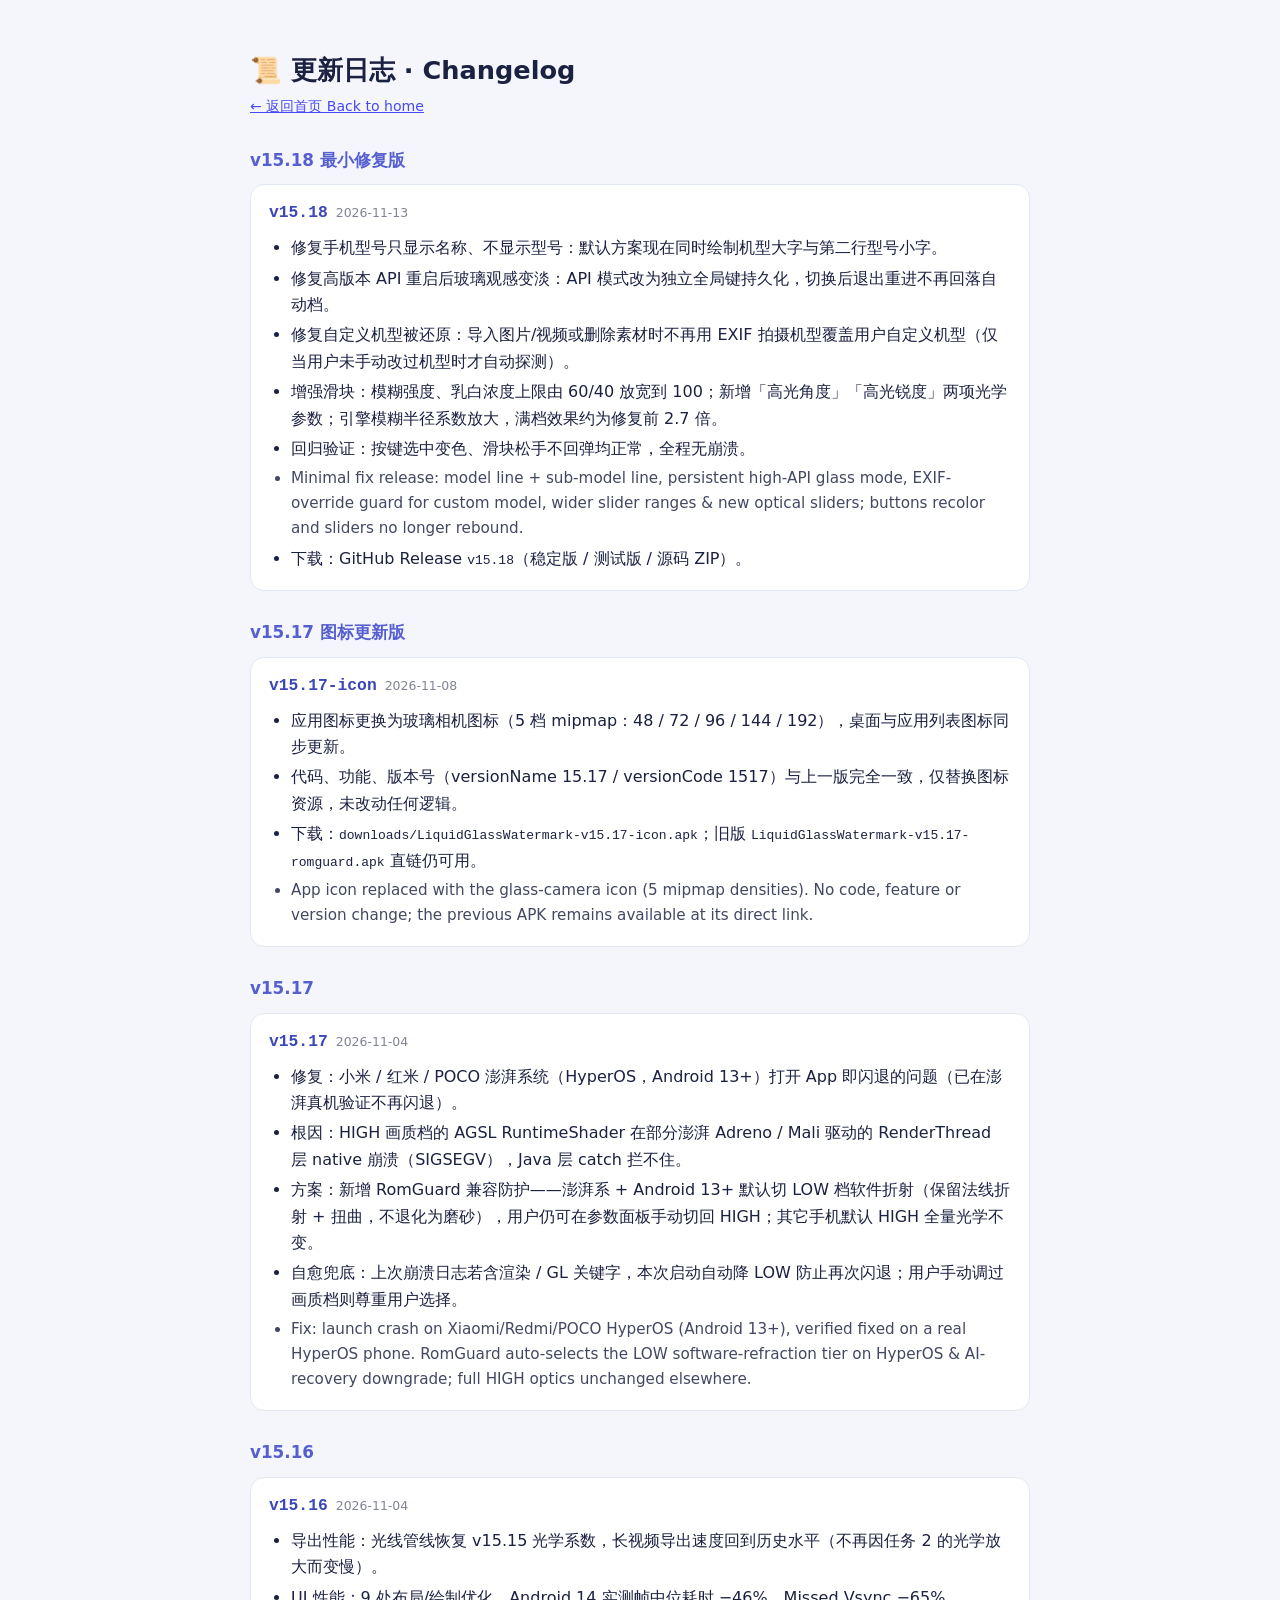
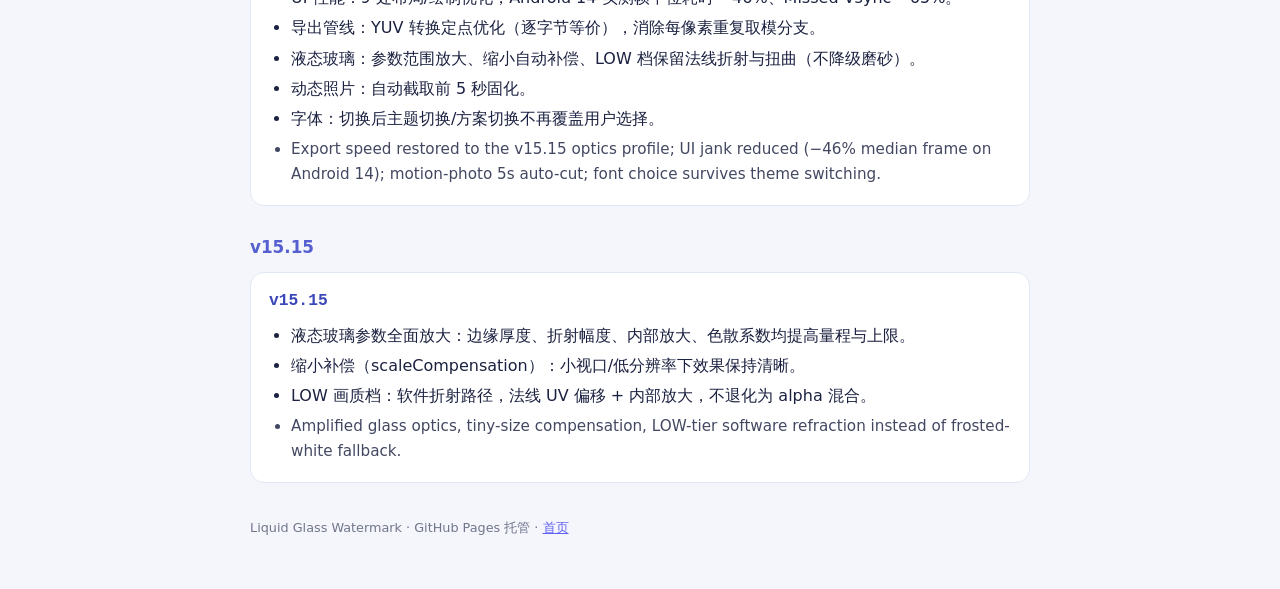
==== docs/changelog.html @ 4d2fdd08 "v15.18 minimal fix release - Model line now shows both device name and sub-model code. - High-API gl" ====
<!DOCTYPE html>
<html lang="zh-CN">
<head>
<meta charset="UTF-8" />
<meta name="viewport" content="width=device-width, initial-scale=1.0" />
<title>更新日志 · Changelog — Liquid Glass Watermark</title>
<meta name="robots" content="index, follow" />
<link rel="canonical" href="https://fool593.github.io/LiquidGlassWatermark/changelog.html" />
<style>
  :root { color-scheme: light dark; }
  body {
    font-family: system-ui, -apple-system, "Segoe UI", sans-serif;
    max-width: 780px; margin: 0 auto; padding: 32px 20px 56px;
    line-height: 1.65; background: #f4f6fc; color: #1b2140;
  }
  @media (prefers-color-scheme: dark) {
    body { background: #0b0f1e; color: #dfe4ff; }
    .entry { background: #161c33; border-color: rgba(140,160,255,.16); }
    .ver { color: #9db4ff; }
  }
  h1 { font-size: 1.6rem; margin-bottom: 4px; }
  .back { font-size: .88rem; opacity: .7; margin-bottom: 24px; display: block; }
  h2 { font-size: 1.05rem; margin: 28px 0 8px; color: #555fd0; }
  .entry { background: #fff; border: 1px solid #e2e7f5; border-radius: 14px; padding: 14px 18px; margin: 10px 0; }
  .ver { font-weight: 800; font-family: ui-monospace, Menlo, Consolas, monospace; color: #3b46b8; font-size: 1.02rem; }
  .date { font-size: .78rem; opacity: .55; margin-left: 8px; }
  ul { margin: 8px 0 2px; padding-left: 22px; }
  li { margin: 4px 0; }
  .en { opacity: .82; font-size: .95em; }
  footer { margin-top: 34px; font-size: .8rem; opacity: .6; }
</style>
</head>
<body>
<h1>📜 更新日志 · Changelog</h1>
<a class="back" href="./">← 返回首页 Back to home</a>

<h2>v15.18 最小修复版</h2>
<div class="entry">
  <span class="ver">v15.18</span><span class="date">2026-11-13</span>
  <ul>
    <li>修复手机型号只显示名称、不显示型号：默认方案现在同时绘制机型大字与第二行型号小字。</li>
    <li>修复高版本 API 重启后玻璃观感变淡：API 模式改为独立全局键持久化，切换后退出重进不再回落自动档。</li>
    <li>修复自定义机型被还原：导入图片/视频或删除素材时不再用 EXIF 拍摄机型覆盖用户自定义机型（仅当用户未手动改过机型时才自动探测）。</li>
    <li>增强滑块：模糊强度、乳白浓度上限由 60/40 放宽到 100；新增「高光角度」「高光锐度」两项光学参数；引擎模糊半径系数放大，满档效果约为修复前 2.7 倍。</li>
    <li>回归验证：按键选中变色、滑块松手不回弹均正常，全程无崩溃。</li>
    <li class="en">Minimal fix release: model line + sub-model line, persistent high-API glass mode, EXIF-override guard for custom model, wider slider ranges & new optical sliders; buttons recolor and sliders no longer rebound.</li>
    <li>下载：GitHub Release <code>v15.18</code>（稳定版 / 测试版 / 源码 ZIP）。</li>
  </ul>
</div>

<h2>v15.17 图标更新版</h2>
<div class="entry">
  <span class="ver">v15.17-icon</span><span class="date">2026-11-08</span>
  <ul>
    <li>应用图标更换为玻璃相机图标（5 档 mipmap：48 / 72 / 96 / 144 / 192），桌面与应用列表图标同步更新。</li>
    <li>代码、功能、版本号（versionName 15.17 / versionCode 1517）与上一版完全一致，仅替换图标资源，未改动任何逻辑。</li>
    <li>下载：<code>downloads/LiquidGlassWatermark-v15.17-icon.apk</code>；旧版 <code>LiquidGlassWatermark-v15.17-romguard.apk</code> 直链仍可用。</li>
    <li class="en">App icon replaced with the glass-camera icon (5 mipmap densities). No code, feature or version change; the previous APK remains available at its direct link.</li>
  </ul>
</div>

<h2>v15.17</h2>
<div class="entry">
  <span class="ver">v15.17</span><span class="date">2026-11-04</span>
  <ul>
    <li>修复：小米 / 红米 / POCO 澎湃系统（HyperOS，Android 13+）打开 App 即闪退的问题（已在澎湃真机验证不再闪退）。</li>
    <li>根因：HIGH 画质档的 AGSL RuntimeShader 在部分澎湃 Adreno / Mali 驱动的 RenderThread 层 native 崩溃（SIGSEGV），Java 层 catch 拦不住。</li>
    <li>方案：新增 RomGuard 兼容防护——澎湃系 + Android 13+ 默认切 LOW 档软件折射（保留法线折射 + 扭曲，不退化为磨砂），用户仍可在参数面板手动切回 HIGH；其它手机默认 HIGH 全量光学不变。</li>
    <li>自愈兜底：上次崩溃日志若含渲染 / GL 关键字，本次启动自动降 LOW 防止再次闪退；用户手动调过画质档则尊重用户选择。</li>
    <li class="en">Fix: launch crash on Xiaomi/Redmi/POCO HyperOS (Android 13+), verified fixed on a real HyperOS phone. RomGuard auto-selects the LOW software-refraction tier on HyperOS &amp; AI-recovery downgrade; full HIGH optics unchanged elsewhere.</li>
  </ul>
</div>

<h2>v15.16</h2>
<div class="entry">
  <span class="ver">v15.16</span><span class="date">2026-11-04</span>
  <ul>
    <li>导出性能：光线管线恢复 v15.15 光学系数，长视频导出速度回到历史水平（不再因任务 2 的光学放大而变慢）。</li>
    <li>UI 性能：9 处布局/绘制优化，Android 14 实测帧中位耗时 −46%、Missed Vsync −65%。</li>
    <li>导出管线：YUV 转换定点优化（逐字节等价），消除每像素重复取模分支。</li>
    <li>液态玻璃：参数范围放大、缩小自动补偿、LOW 档保留法线折射与扭曲（不降级磨砂）。</li>
    <li>动态照片：自动截取前 5 秒固化。</li>
    <li>字体：切换后主题切换/方案切换不再覆盖用户选择。</li>
    <li class="en">Export speed restored to the v15.15 optics profile; UI jank reduced (−46% median frame on Android 14); motion-photo 5s auto-cut; font choice survives theme switching.</li>
  </ul>
</div>

<h2>v15.15</h2>
<div class="entry">
  <span class="ver">v15.15</span>
  <ul>
    <li>液态玻璃参数全面放大：边缘厚度、折射幅度、内部放大、色散系数均提高量程与上限。</li>
    <li>缩小补偿（scaleCompensation）：小视口/低分辨率下效果保持清晰。</li>
    <li>LOW 画质档：软件折射路径，法线 UV 偏移 + 内部放大，不退化为 alpha 混合。</li>
    <li class="en">Amplified glass optics, tiny-size compensation, LOW-tier software refraction instead of frosted-white fallback.</li>
  </ul>
</div>

<footer>
  Liquid Glass Watermark · GitHub Pages 托管 · <a href="./">首页</a>
</footer>
</body>
</html>
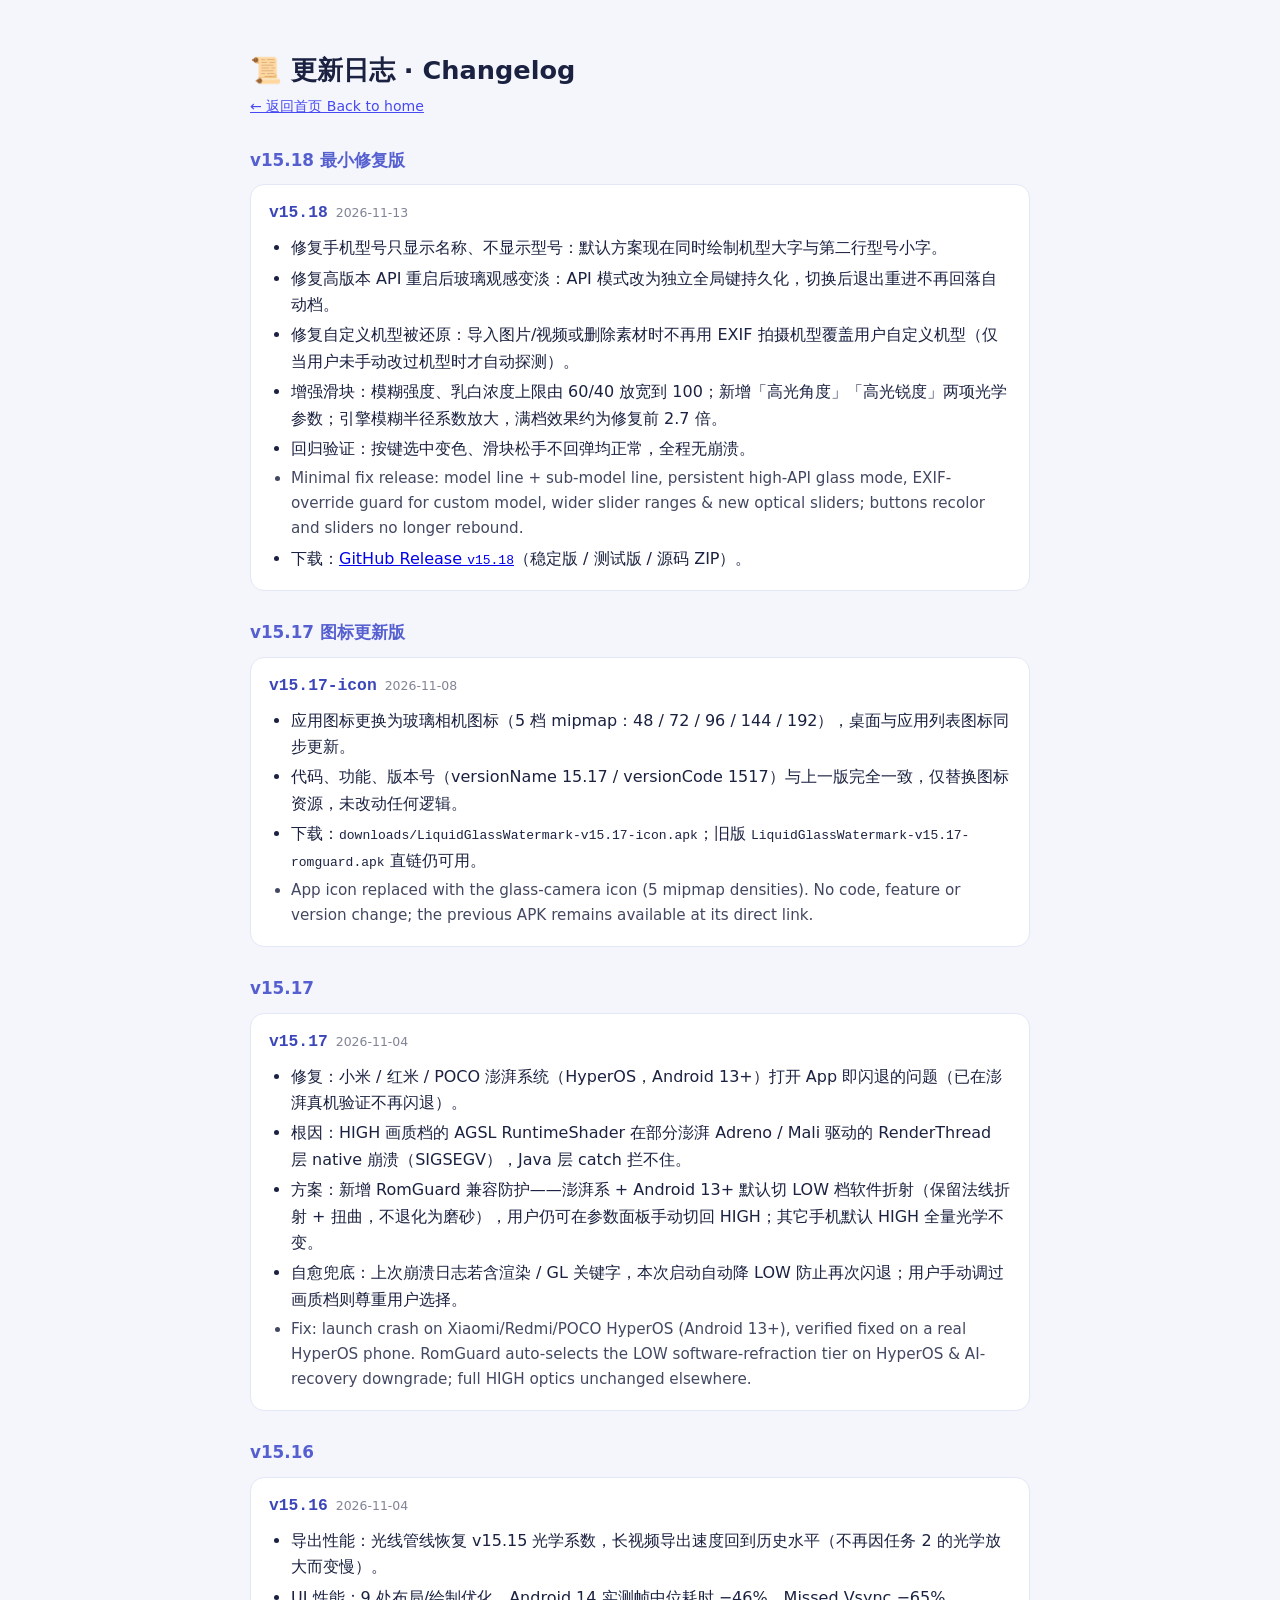
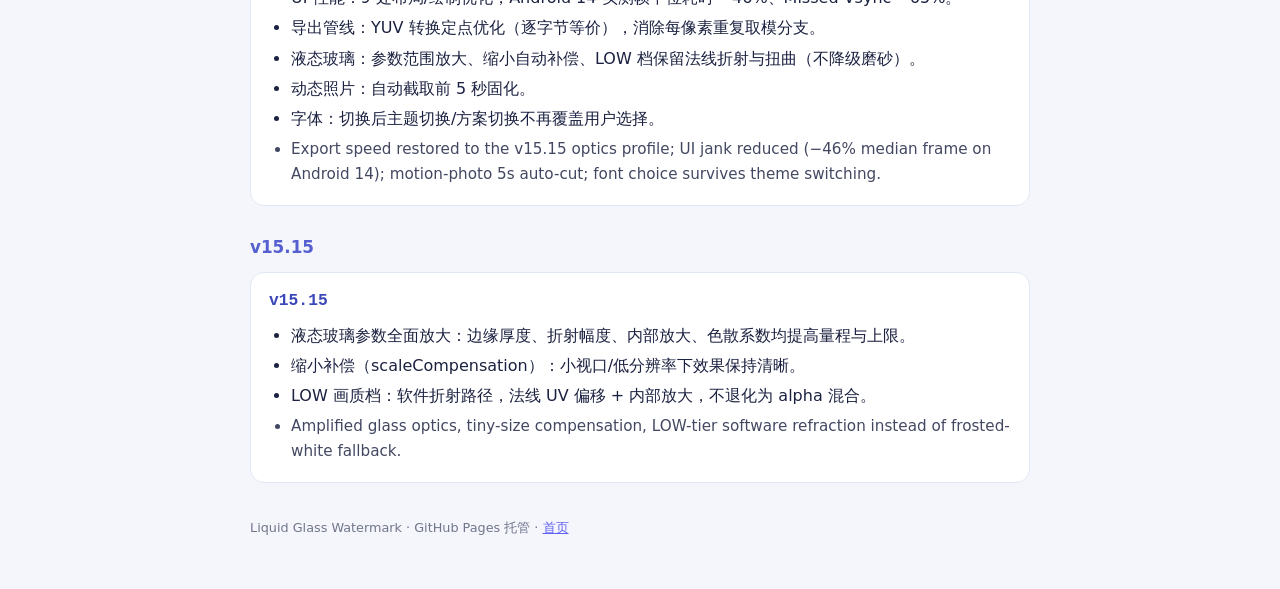
==== commit 29ffef6a: "v15.18 minimal fix release - Model line now shows both device name and sub-model code. - High-API gl" ====
--- a/docs/changelog.html
+++ b/docs/changelog.html
@@ -44,7 +44,7 @@
     <li>增强滑块：模糊强度、乳白浓度上限由 60/40 放宽到 100；新增「高光角度」「高光锐度」两项光学参数；引擎模糊半径系数放大，满档效果约为修复前 2.7 倍。</li>
     <li>回归验证：按键选中变色、滑块松手不回弹均正常，全程无崩溃。</li>
     <li class="en">Minimal fix release: model line + sub-model line, persistent high-API glass mode, EXIF-override guard for custom model, wider slider ranges & new optical sliders; buttons recolor and sliders no longer rebound.</li>
-    <li>下载：GitHub Release <code>v15.18</code>（稳定版 / 测试版 / 源码 ZIP）。</li>
+    <li>下载：<a href="https://github.com/fool593/LiquidGlassWatermark/releases/tag/v15.18" target="_blank" rel="noopener">GitHub Release <code>v15.18</code></a>（稳定版 / 测试版 / 源码 ZIP）。</li>
   </ul>
 </div>
 
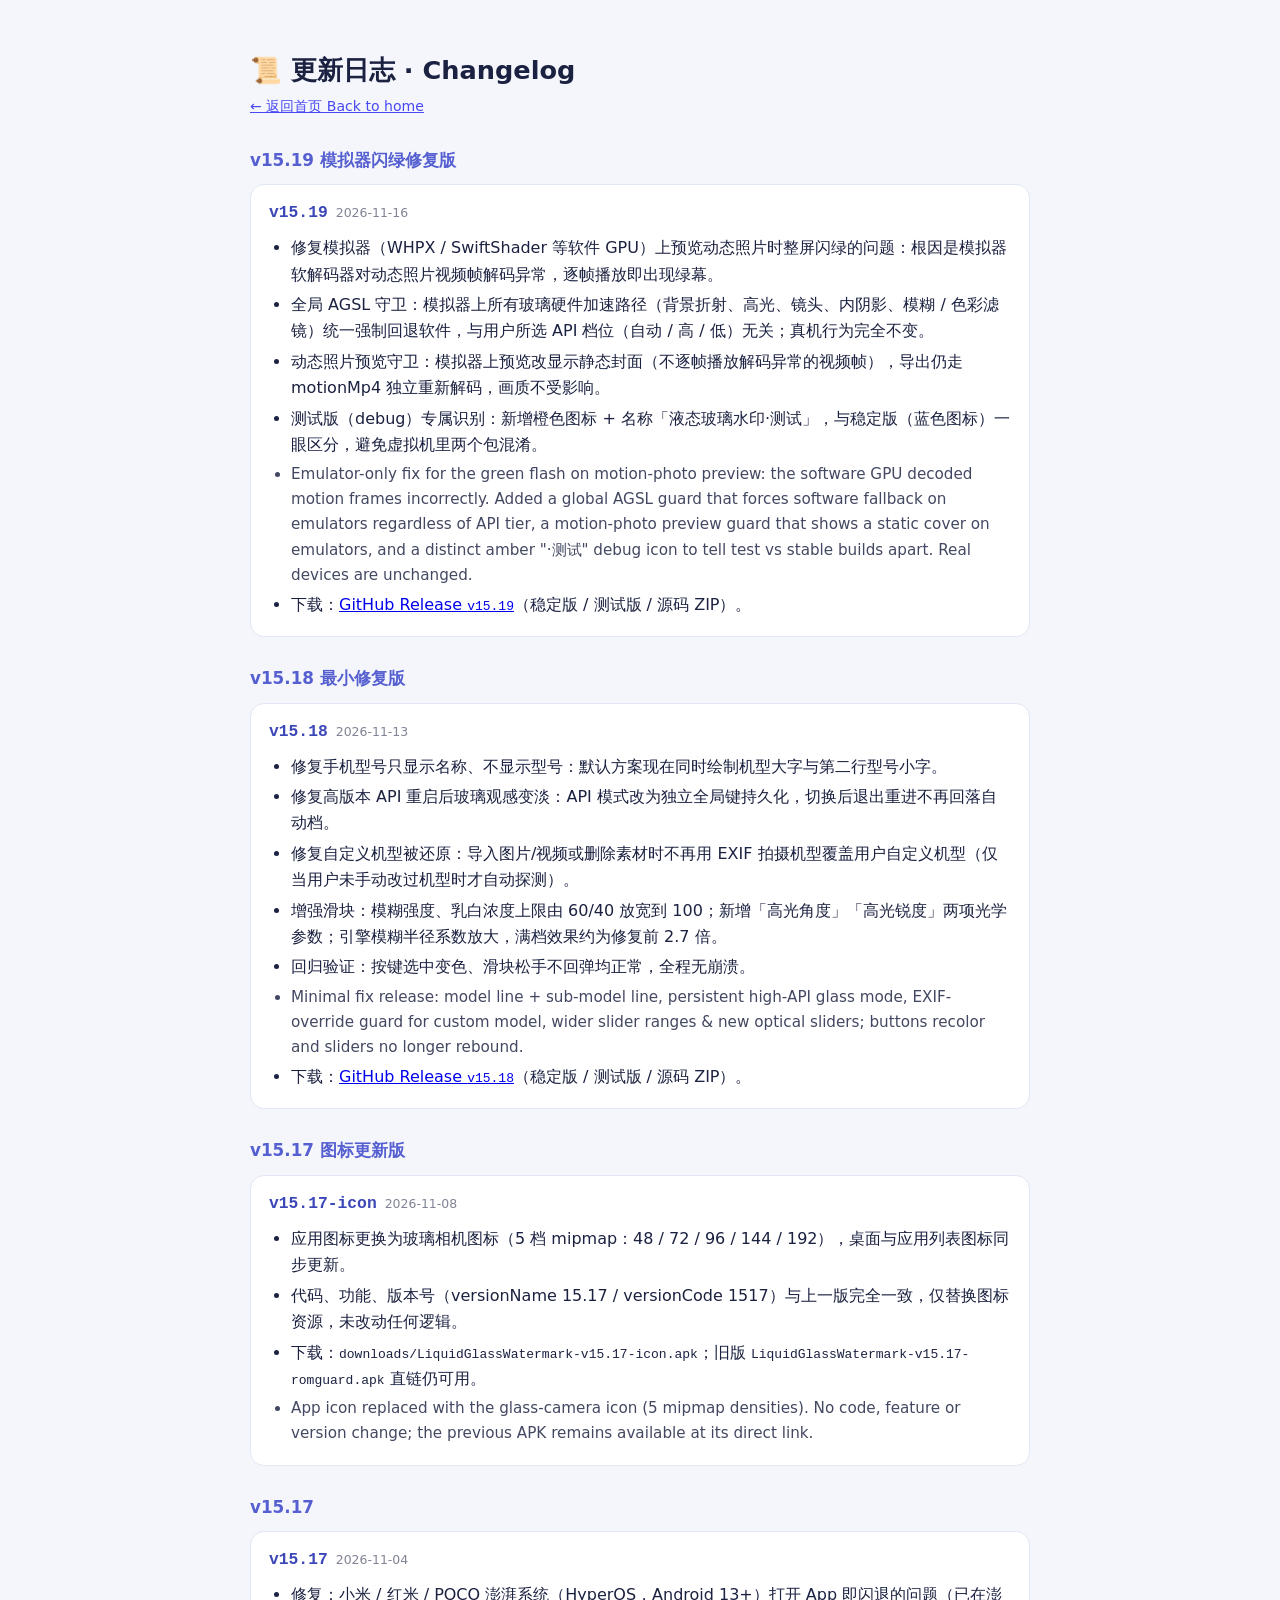
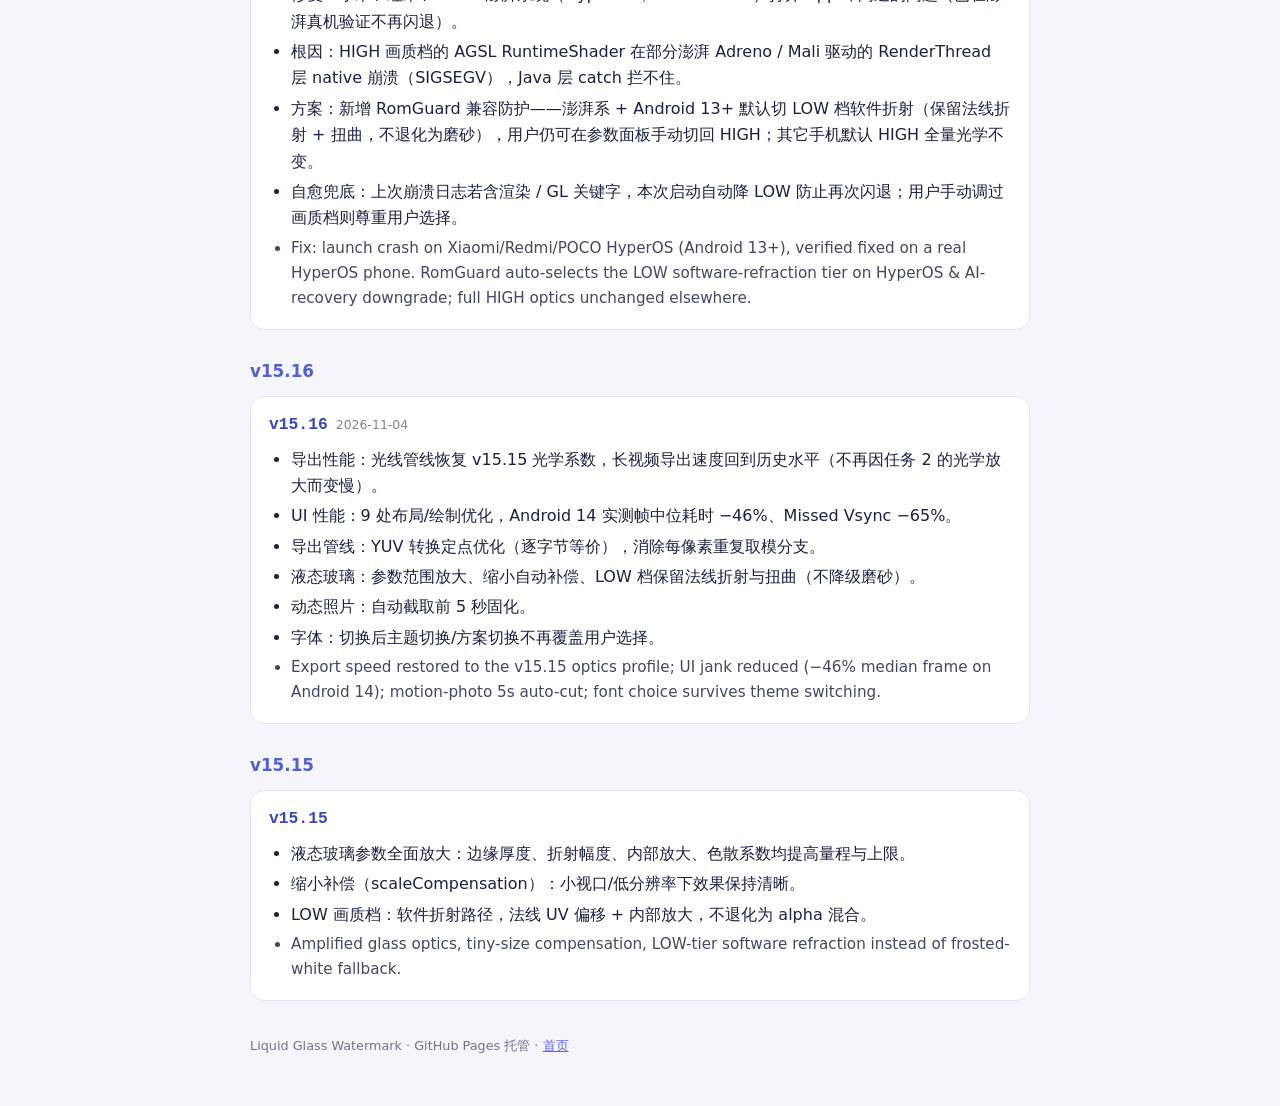
==== commit afdf2cd5: "v15.19 emulator green-flash fix - Emulator-only: fix green flash on motion-photo preview (software-G" ====
--- a/docs/changelog.html
+++ b/docs/changelog.html
@@ -33,6 +33,19 @@
 <body>
 <h1>📜 更新日志 · Changelog</h1>
 <a class="back" href="./">← 返回首页 Back to home</a>
+
+<h2>v15.19 模拟器闪绿修复版</h2>
+<div class="entry">
+  <span class="ver">v15.19</span><span class="date">2026-11-16</span>
+  <ul>
+    <li>修复模拟器（WHPX / SwiftShader 等软件 GPU）上预览动态照片时整屏闪绿的问题：根因是模拟器软解码器对动态照片视频帧解码异常，逐帧播放即出现绿幕。</li>
+    <li>全局 AGSL 守卫：模拟器上所有玻璃硬件加速路径（背景折射、高光、镜头、内阴影、模糊 / 色彩滤镜）统一强制回退软件，与用户所选 API 档位（自动 / 高 / 低）无关；真机行为完全不变。</li>
+    <li>动态照片预览守卫：模拟器上预览改显示静态封面（不逐帧播放解码异常的视频帧），导出仍走 motionMp4 独立重新解码，画质不受影响。</li>
+    <li>测试版（debug）专属识别：新增橙色图标 + 名称「液态玻璃水印·测试」，与稳定版（蓝色图标）一眼区分，避免虚拟机里两个包混淆。</li>
+    <li class="en">Emulator-only fix for the green flash on motion-photo preview: the software GPU decoded motion frames incorrectly. Added a global AGSL guard that forces software fallback on emulators regardless of API tier, a motion-photo preview guard that shows a static cover on emulators, and a distinct amber "·测试" debug icon to tell test vs stable builds apart. Real devices are unchanged.</li>
+    <li>下载：<a href="https://github.com/fool593/LiquidGlassWatermark/releases/tag/v15.19" target="_blank" rel="noopener">GitHub Release <code>v15.19</code></a>（稳定版 / 测试版 / 源码 ZIP）。</li>
+  </ul>
+</div>
 
 <h2>v15.18 最小修复版</h2>
 <div class="entry">
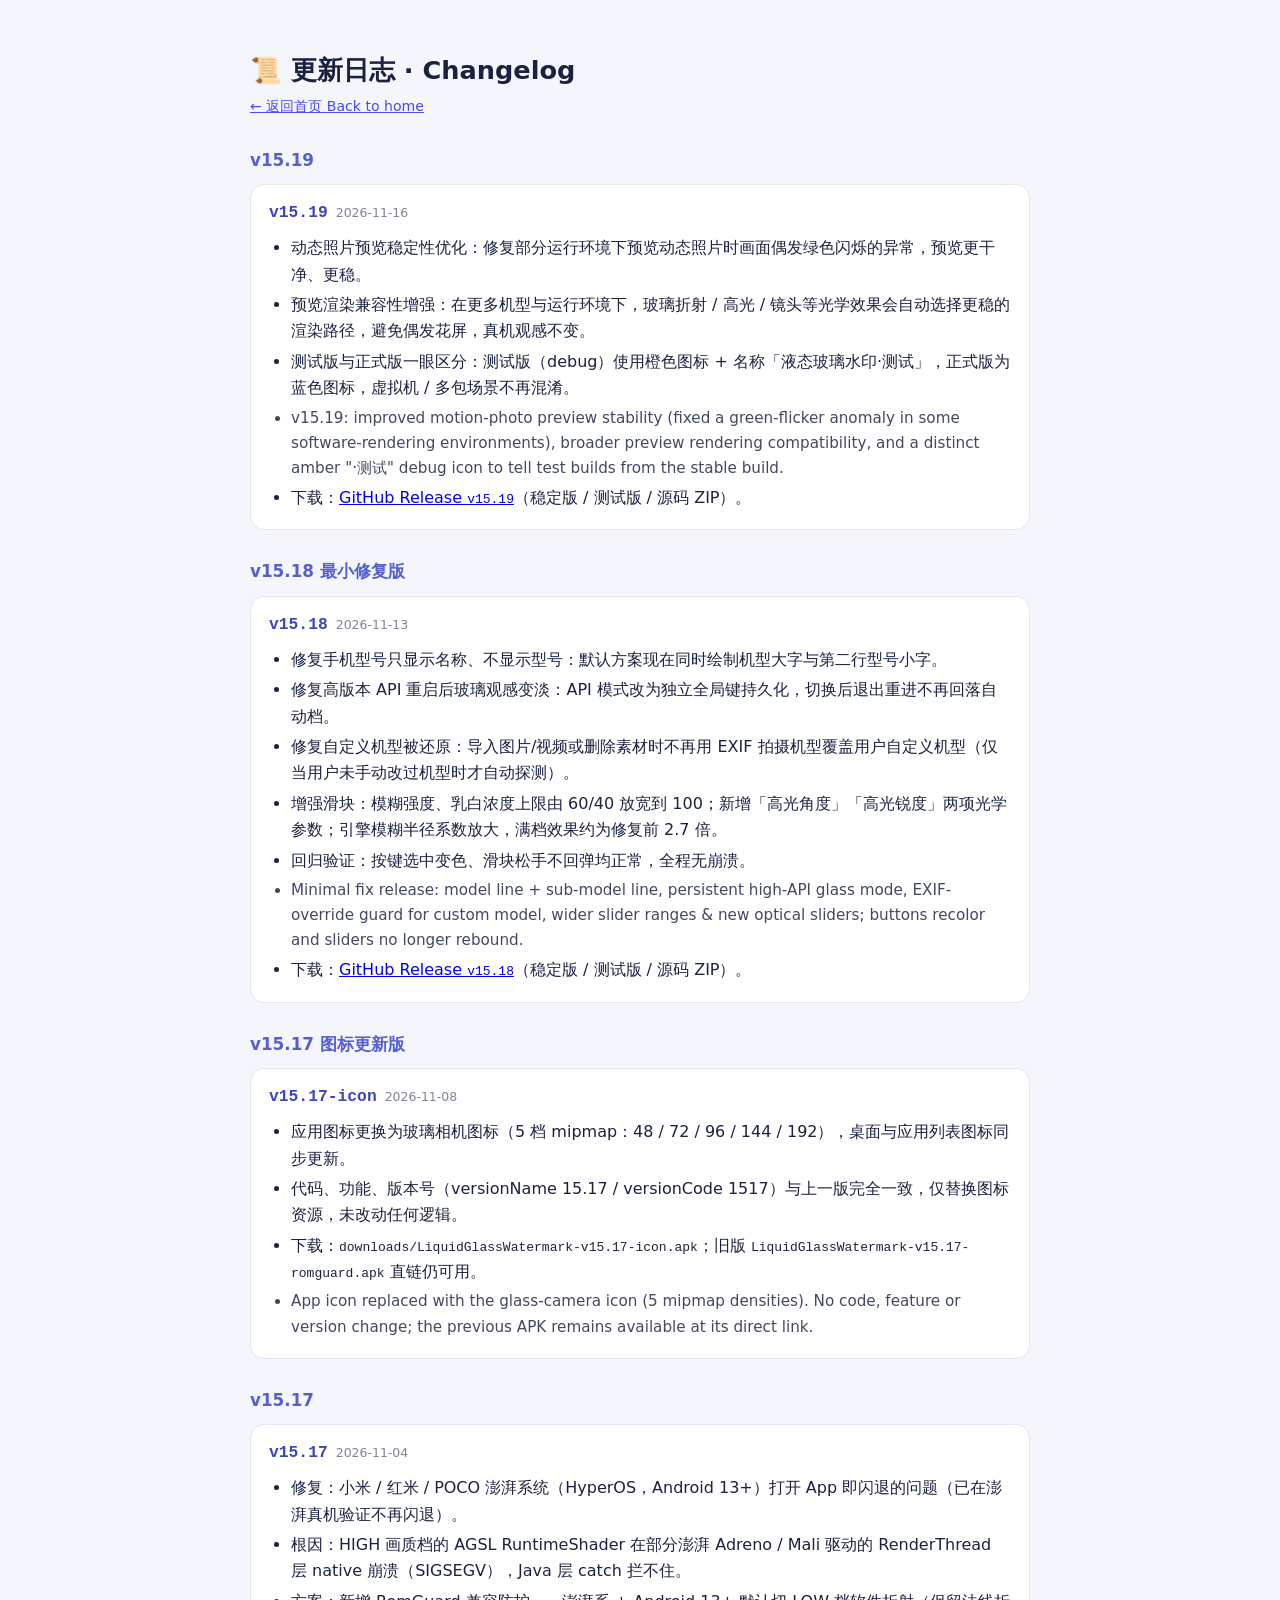
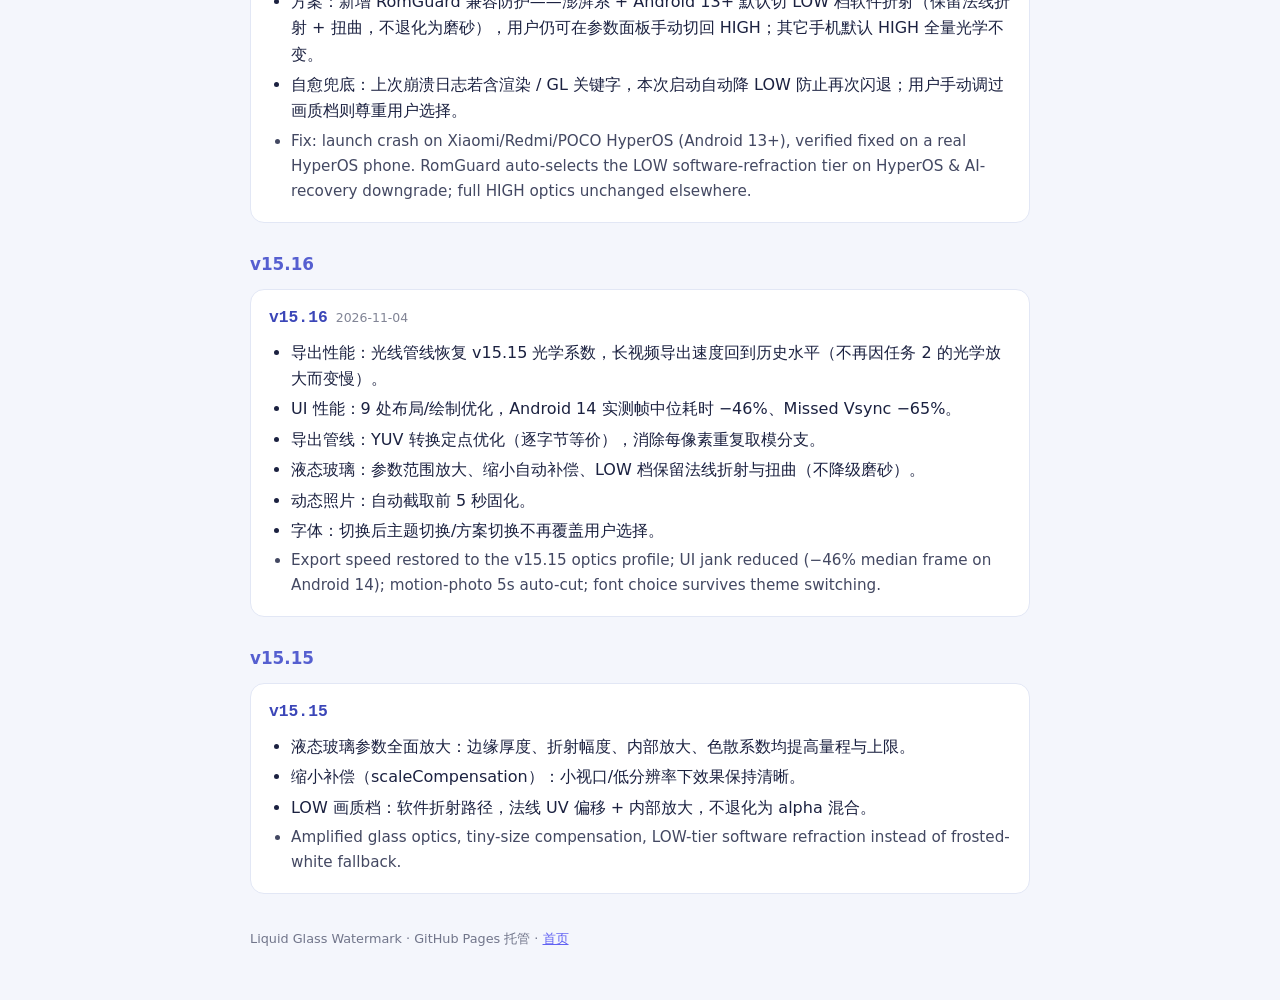
==== commit 93be3be1: "v15.19 emulator green-flash fix - Emulator-only: fix green flash on motion-photo preview (software-G" ====
--- a/docs/changelog.html
+++ b/docs/changelog.html
@@ -34,15 +34,14 @@
 <h1>📜 更新日志 · Changelog</h1>
 <a class="back" href="./">← 返回首页 Back to home</a>
 
-<h2>v15.19 模拟器闪绿修复版</h2>
+<h2>v15.19</h2>
 <div class="entry">
   <span class="ver">v15.19</span><span class="date">2026-11-16</span>
   <ul>
-    <li>修复模拟器（WHPX / SwiftShader 等软件 GPU）上预览动态照片时整屏闪绿的问题：根因是模拟器软解码器对动态照片视频帧解码异常，逐帧播放即出现绿幕。</li>
-    <li>全局 AGSL 守卫：模拟器上所有玻璃硬件加速路径（背景折射、高光、镜头、内阴影、模糊 / 色彩滤镜）统一强制回退软件，与用户所选 API 档位（自动 / 高 / 低）无关；真机行为完全不变。</li>
-    <li>动态照片预览守卫：模拟器上预览改显示静态封面（不逐帧播放解码异常的视频帧），导出仍走 motionMp4 独立重新解码，画质不受影响。</li>
-    <li>测试版（debug）专属识别：新增橙色图标 + 名称「液态玻璃水印·测试」，与稳定版（蓝色图标）一眼区分，避免虚拟机里两个包混淆。</li>
-    <li class="en">Emulator-only fix for the green flash on motion-photo preview: the software GPU decoded motion frames incorrectly. Added a global AGSL guard that forces software fallback on emulators regardless of API tier, a motion-photo preview guard that shows a static cover on emulators, and a distinct amber "·测试" debug icon to tell test vs stable builds apart. Real devices are unchanged.</li>
+    <li>动态照片预览稳定性优化：修复部分运行环境下预览动态照片时画面偶发绿色闪烁的异常，预览更干净、更稳。</li>
+    <li>预览渲染兼容性增强：在更多机型与运行环境下，玻璃折射 / 高光 / 镜头等光学效果会自动选择更稳的渲染路径，避免偶发花屏，真机观感不变。</li>
+    <li>测试版与正式版一眼区分：测试版（debug）使用橙色图标 + 名称「液态玻璃水印·测试」，正式版为蓝色图标，虚拟机 / 多包场景不再混淆。</li>
+    <li class="en">v15.19: improved motion-photo preview stability (fixed a green-flicker anomaly in some software-rendering environments), broader preview rendering compatibility, and a distinct amber "·测试" debug icon to tell test builds from the stable build.</li>
     <li>下载：<a href="https://github.com/fool593/LiquidGlassWatermark/releases/tag/v15.19" target="_blank" rel="noopener">GitHub Release <code>v15.19</code></a>（稳定版 / 测试版 / 源码 ZIP）。</li>
   </ul>
 </div>
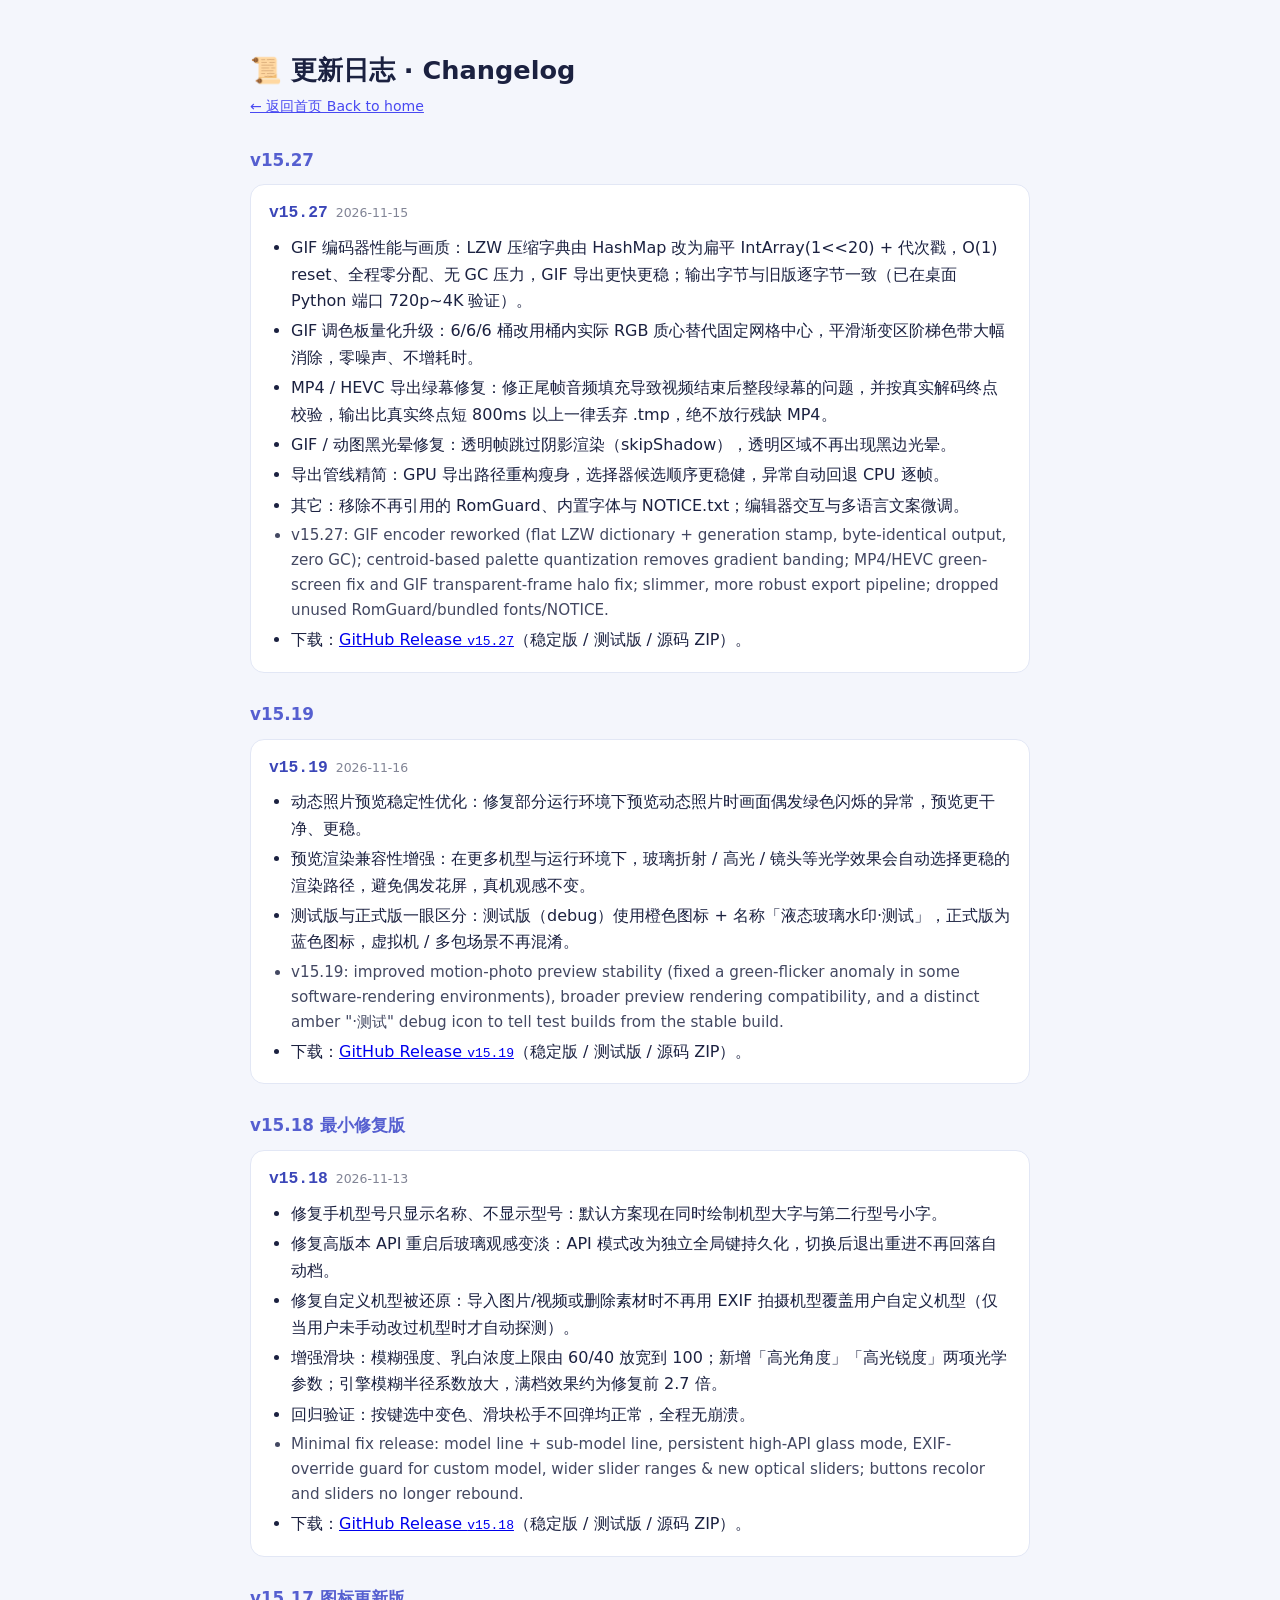
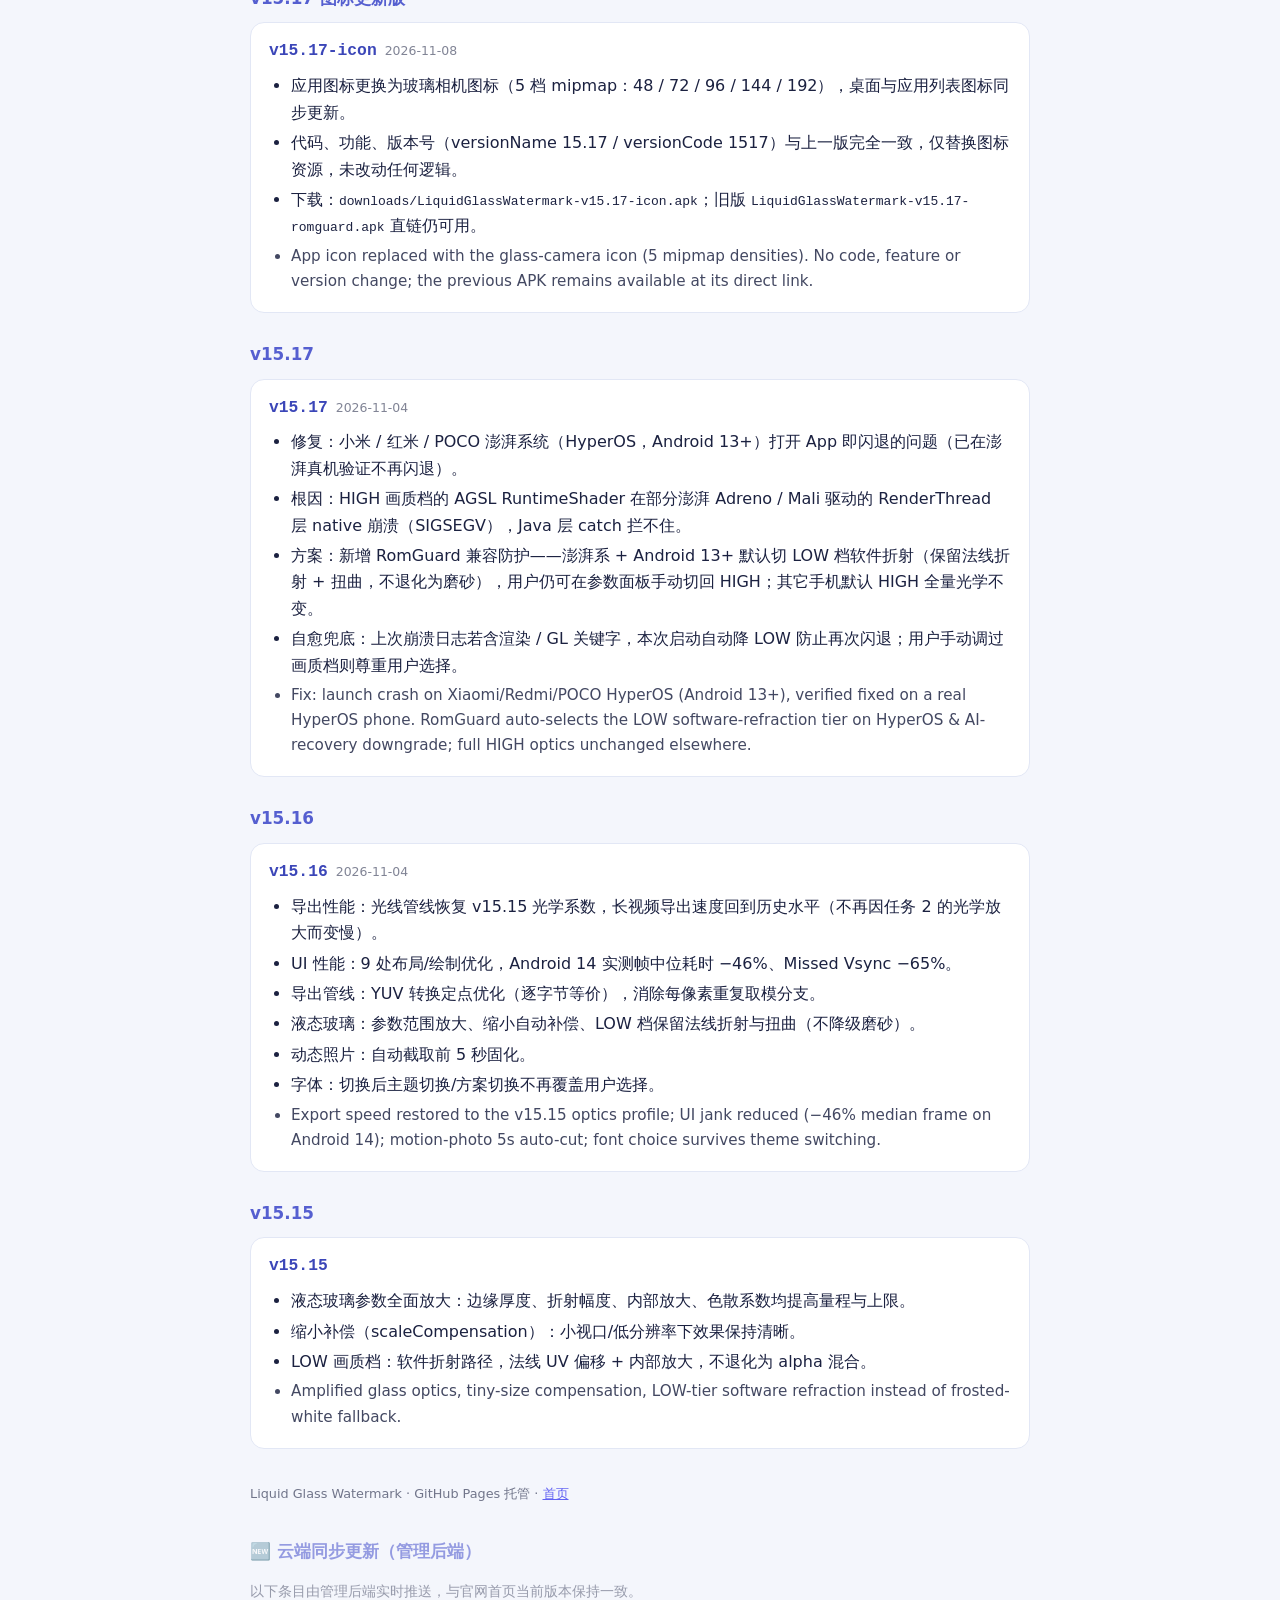
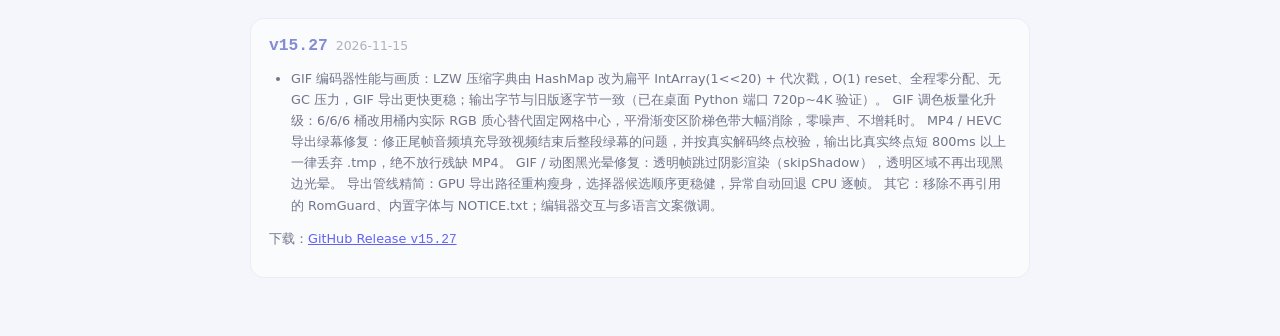
==== commit 344b0ff5: "docs: 站点更新至 v15.27（version.json/releases.json/index/changelog/announcements）" ====
--- a/docs/changelog.html
+++ b/docs/changelog.html
@@ -33,6 +33,21 @@
 <body>
 <h1>📜 更新日志 · Changelog</h1>
 <a class="back" href="./">← 返回首页 Back to home</a>
+
+<h2>v15.27</h2>
+<div class="entry">
+  <span class="ver">v15.27</span><span class="date">2026-11-15</span>
+  <ul>
+    <li>GIF 编码器性能与画质：LZW 压缩字典由 HashMap 改为扁平 IntArray(1&lt;&lt;20) + 代次戳，O(1) reset、全程零分配、无 GC 压力，GIF 导出更快更稳；输出字节与旧版逐字节一致（已在桌面 Python 端口 720p~4K 验证）。</li>
+    <li>GIF 调色板量化升级：6/6/6 桶改用桶内实际 RGB 质心替代固定网格中心，平滑渐变区阶梯色带大幅消除，零噪声、不增耗时。</li>
+    <li>MP4 / HEVC 导出绿幕修复：修正尾帧音频填充导致视频结束后整段绿幕的问题，并按真实解码终点校验，输出比真实终点短 800ms 以上一律丢弃 .tmp，绝不放行残缺 MP4。</li>
+    <li>GIF / 动图黑光晕修复：透明帧跳过阴影渲染（skipShadow），透明区域不再出现黑边光晕。</li>
+    <li>导出管线精简：GPU 导出路径重构瘦身，选择器候选顺序更稳健，异常自动回退 CPU 逐帧。</li>
+    <li>其它：移除不再引用的 RomGuard、内置字体与 NOTICE.txt；编辑器交互与多语言文案微调。</li>
+    <li class="en">v15.27: GIF encoder reworked (flat LZW dictionary + generation stamp, byte-identical output, zero GC); centroid-based palette quantization removes gradient banding; MP4/HEVC green-screen fix and GIF transparent-frame halo fix; slimmer, more robust export pipeline; dropped unused RomGuard/bundled fonts/NOTICE.</li>
+    <li>下载：<a href="https://github.com/fool593/LiquidGlassWatermark/releases/tag/v15.27" target="_blank" rel="noopener">GitHub Release <code>v15.27</code></a>（稳定版 / 测试版 / 源码 ZIP）。</li>
+  </ul>
+</div>
 
 <h2>v15.19</h2>
 <div class="entry">
@@ -110,6 +125,31 @@
 
 <footer>
   Liquid Glass Watermark · GitHub Pages 托管 · <a href="./">首页</a>
+<section id="dyn-changelog" hidden style="margin-top:34px">
+  <h2>🆕 云端同步更新（管理后端）</h2>
+  <p style="opacity:.7;font-size:.9rem">以下条目由管理后端实时推送，与官网首页当前版本保持一致。</p>
+  <div id="dyn-changelog-list"></div>
+</section>
+<script>
+(function(){
+  function esc(s){return (s||'').replace(/[&<>"']/g,function(c){return {'&':'&amp;','<':'&lt;','>':'&gt;','"':'&quot;',"'":'&#39;'}[c];});}
+  fetch('./releases.json').then(function(r){return r.ok?r.json():null;}).then(function(j){
+    if(!j||!j.releases) return;
+    var box=document.getElementById('dyn-changelog');
+    var list=document.getElementById('dyn-changelog-list');
+    if(!box||!list) return;
+    var html='';
+    j.releases.forEach(function(r){
+      if(r.versionName==='15.19') return;
+      html+='<div class="entry"><span class="ver">v'+esc(r.versionName)+'</span><span class="date">'+esc(r.date||'')+'</span><ul>';
+      (r.notes||'').split('\\n').forEach(function(line){ line=line.trim(); if(line) html+='<li>'+esc(line)+'</li>'; });
+      html+='</ul><p>下载：<a href="https://github.com/fool593/LiquidGlassWatermark/releases/tag/'+esc(r.tag)+'" target="_blank" rel="noopener">GitHub Release <code>'+esc(r.tag)+'</code></a></p></div>';
+    });
+    if(!html) return;
+    list.innerHTML=html; box.removeAttribute('hidden');
+  }).catch(function(){});
+})();
+</script>
 </footer>
 </body>
 </html>
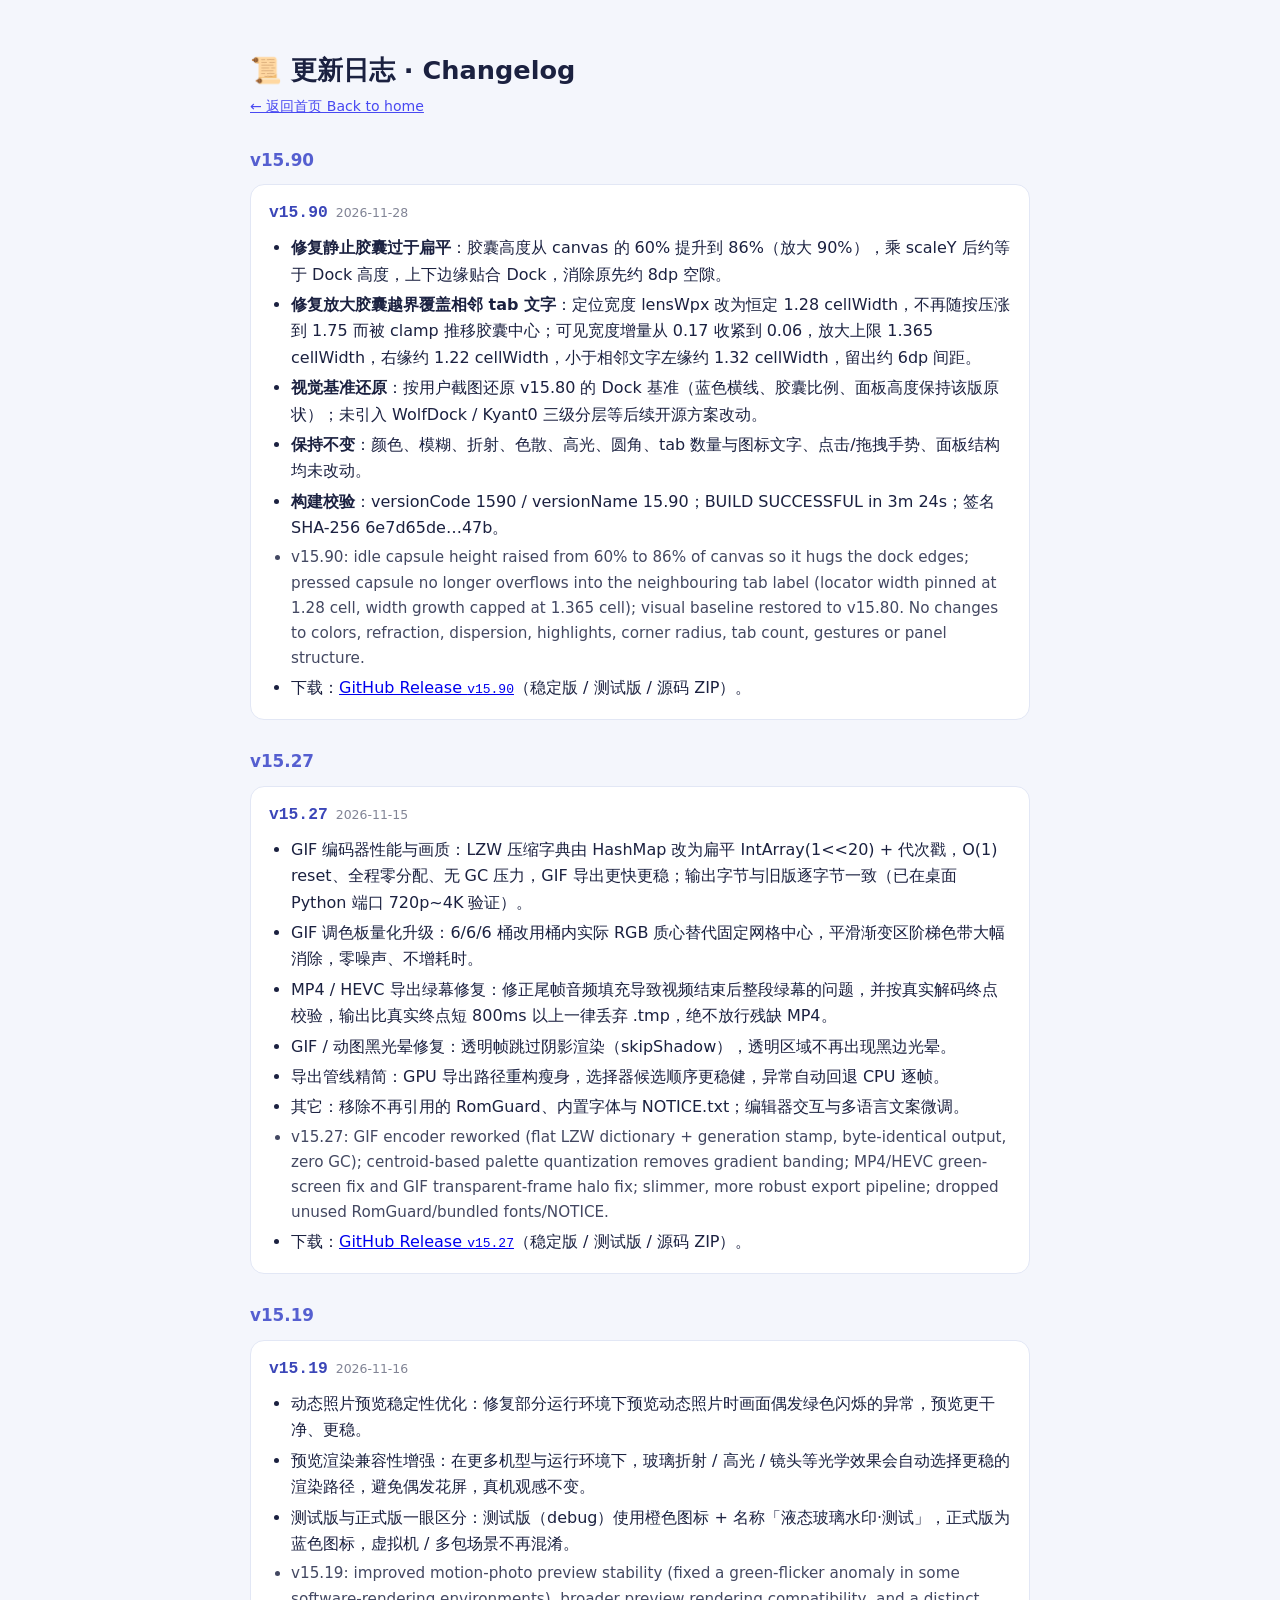
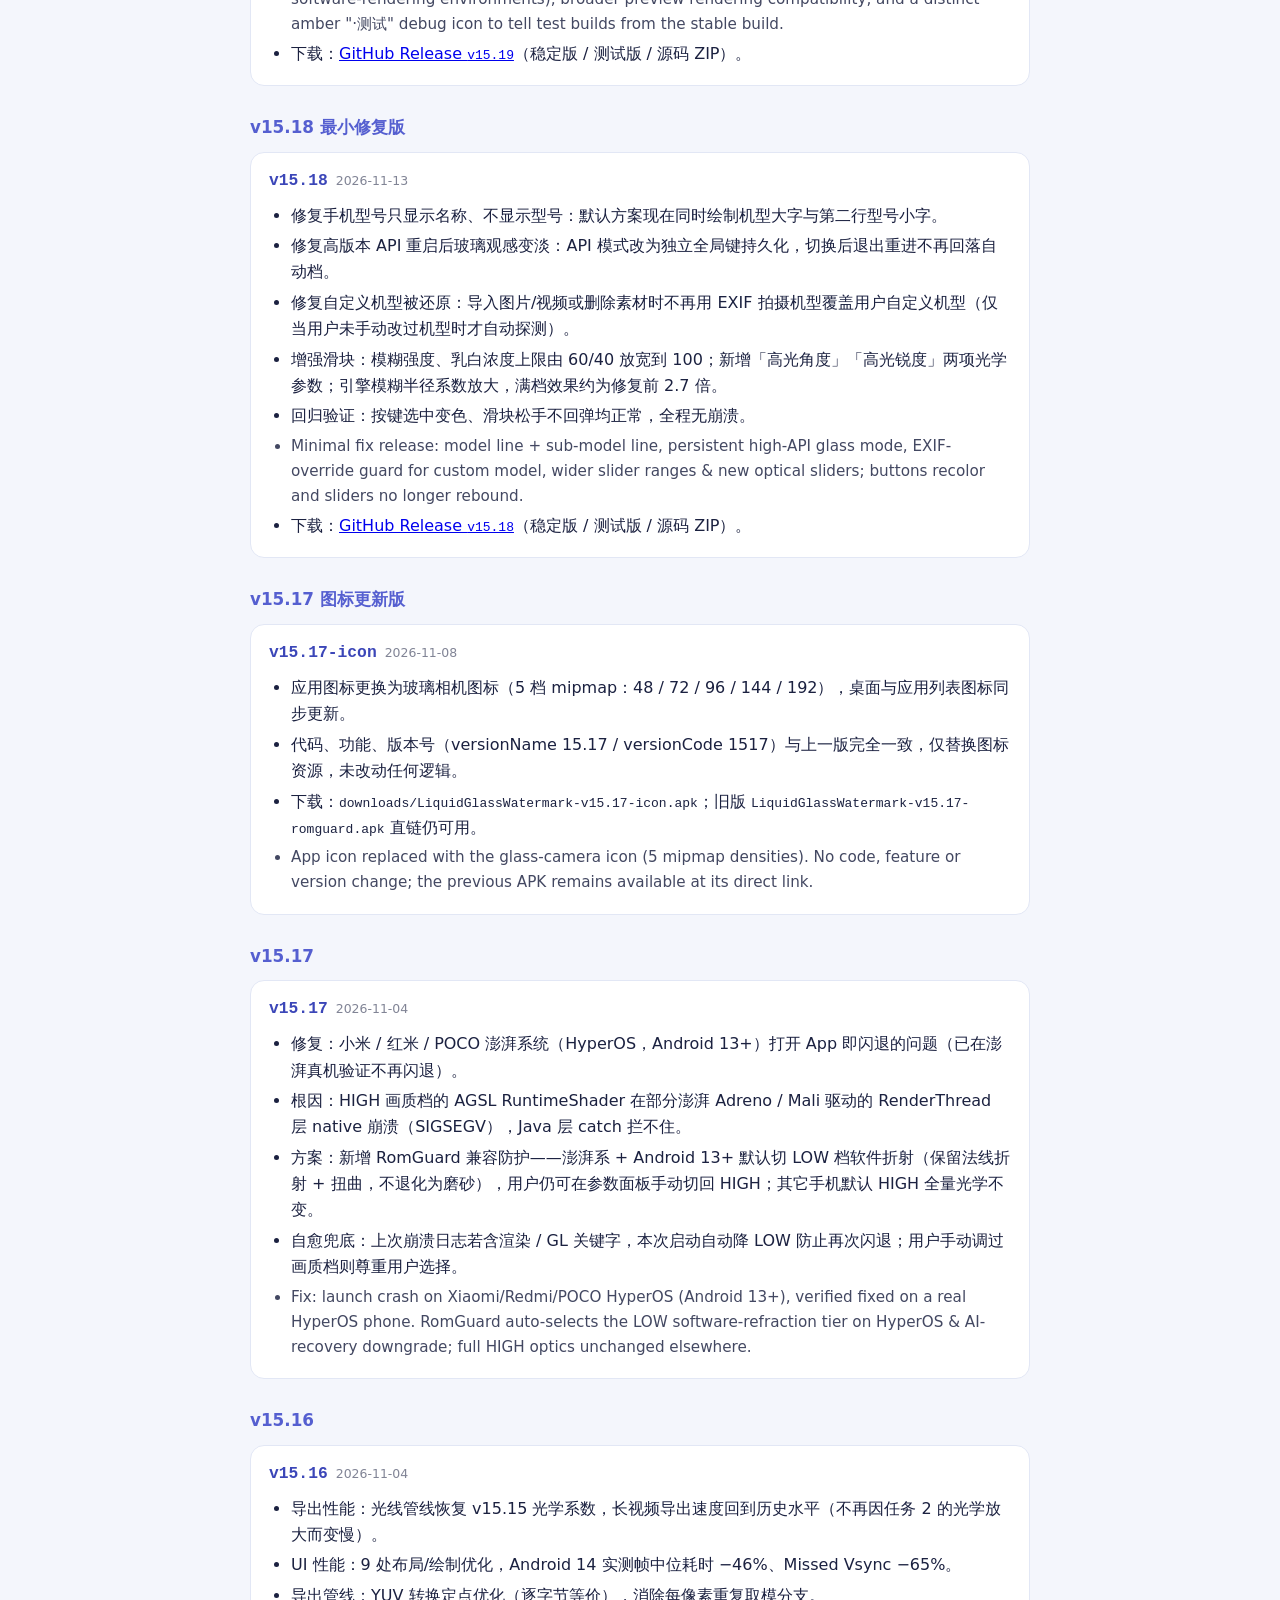
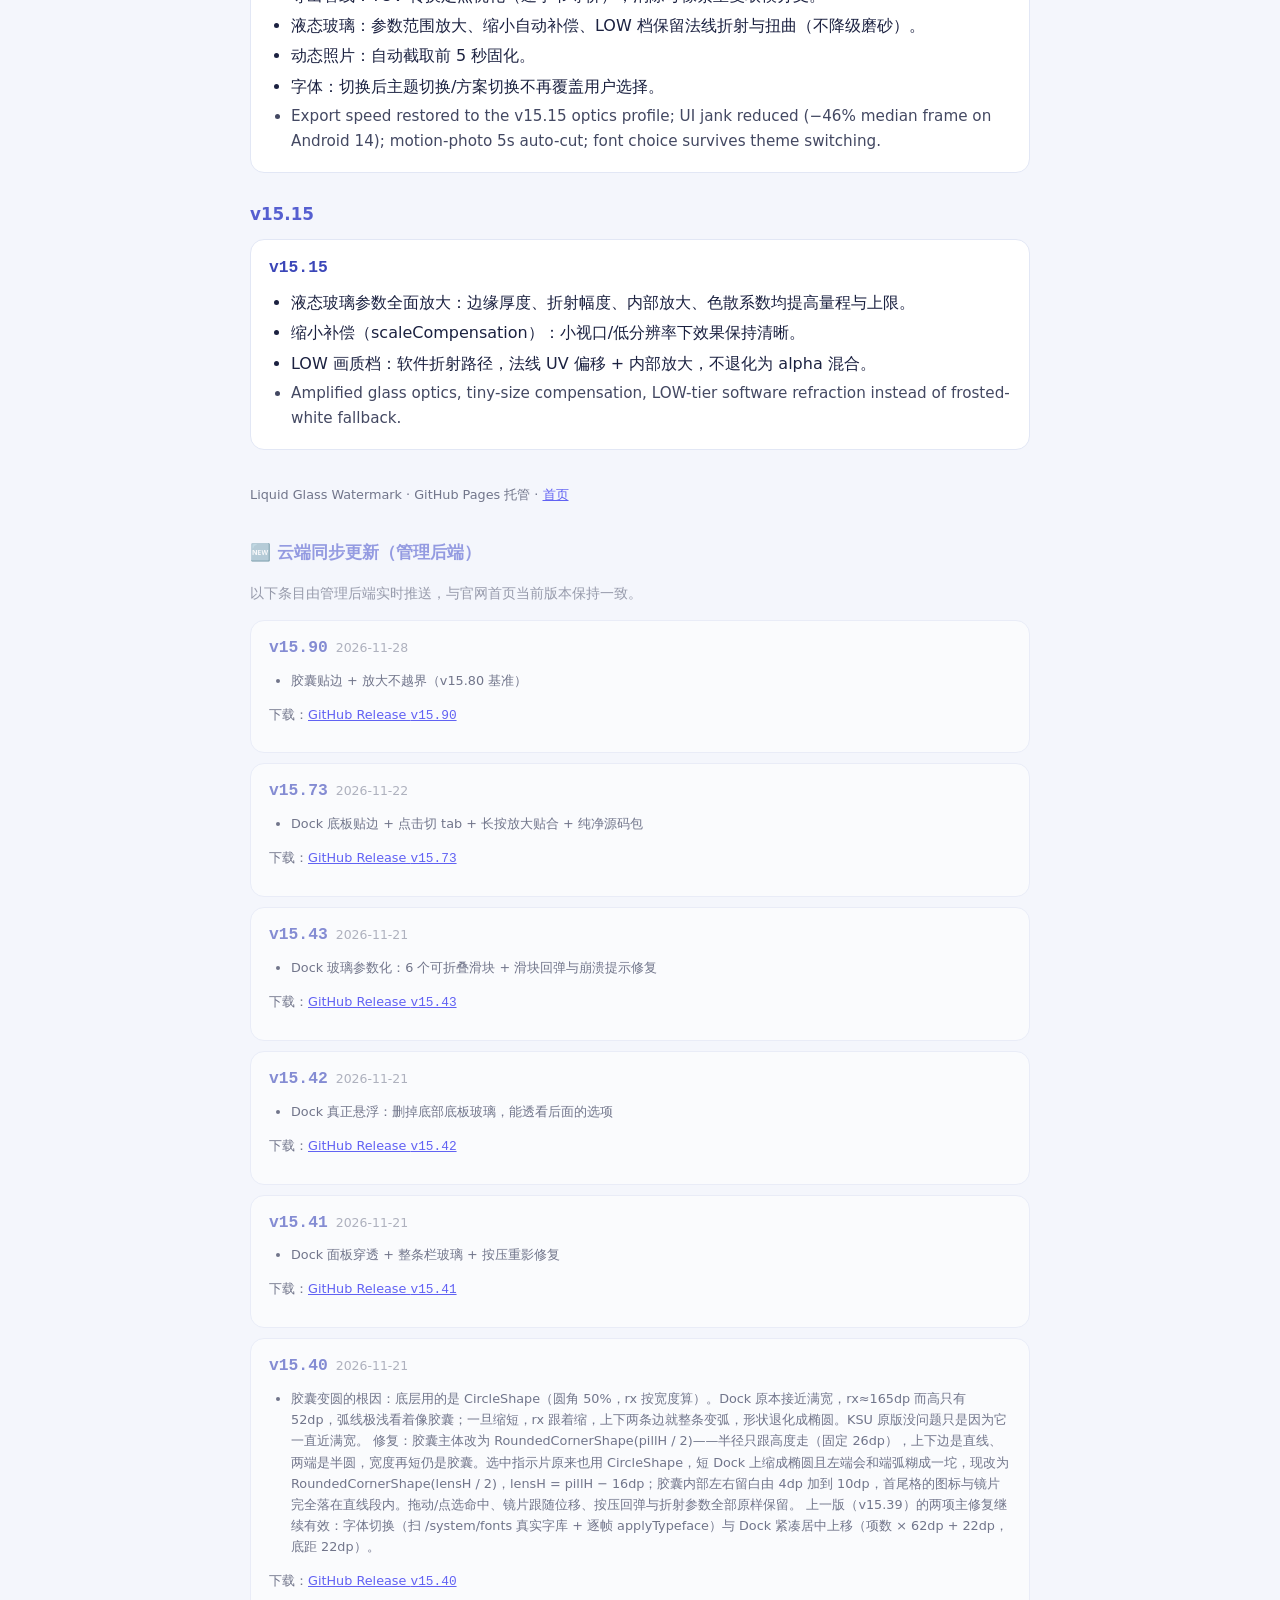
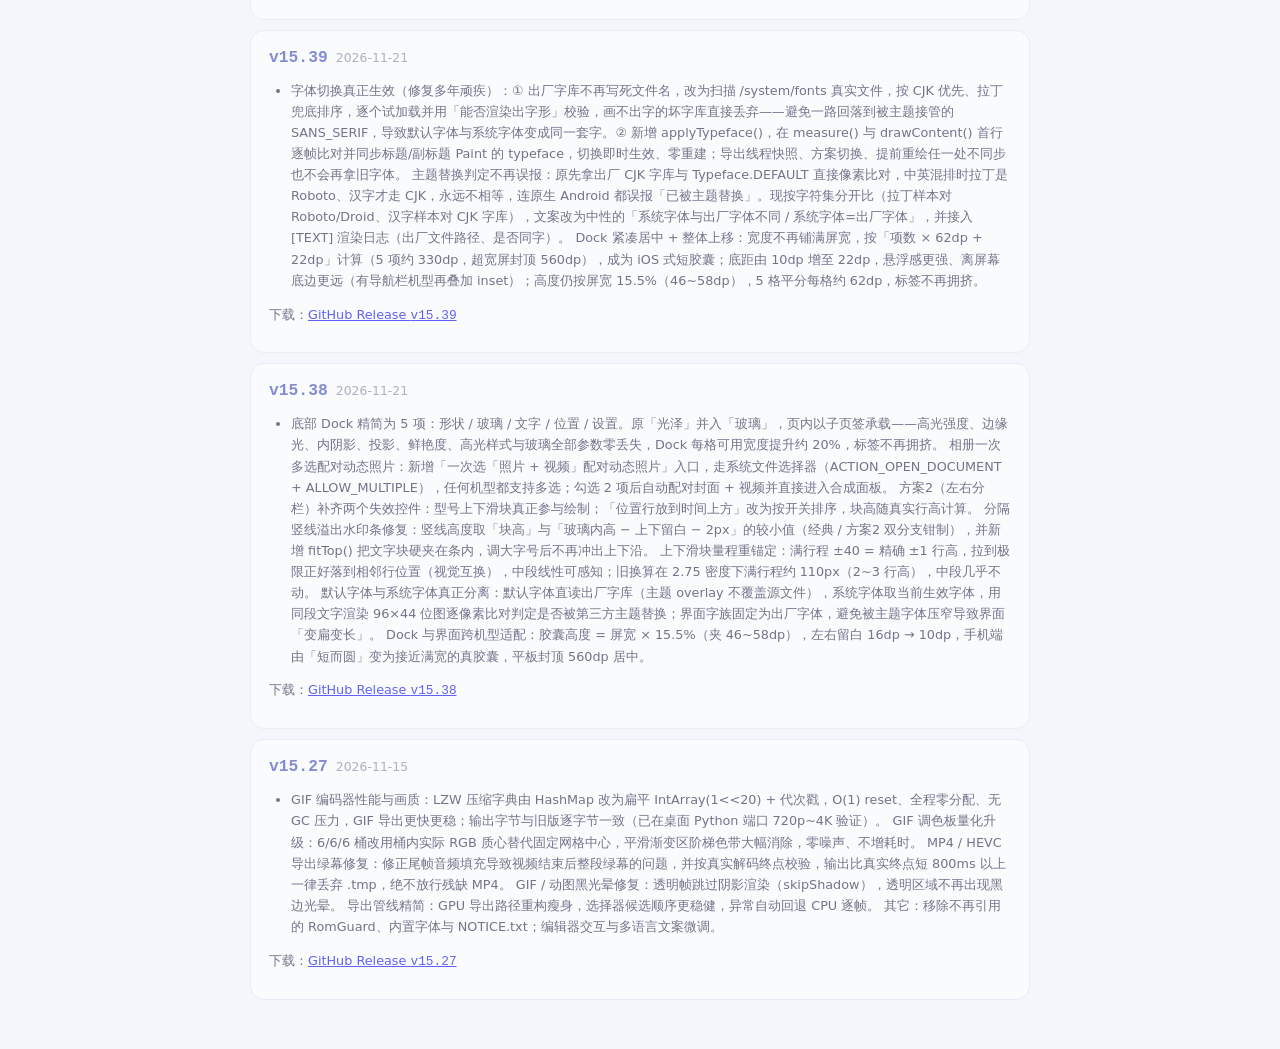
==== commit fd9a66ae: "docs(publish): v15.90 release notes, version data and download links" ====
--- a/docs/changelog.html
+++ b/docs/changelog.html
@@ -33,6 +33,20 @@
 <body>
 <h1>📜 更新日志 · Changelog</h1>
 <a class="back" href="./">← 返回首页 Back to home</a>
+
+<h2>v15.90</h2>
+<div class="entry">
+  <span class="ver">v15.90</span><span class="date">2026-11-28</span>
+  <ul>
+    <li><b>修复静止胶囊过于扁平</b>：胶囊高度从 canvas 的 60% 提升到 86%（放大 90%），乘 scaleY 后约等于 Dock 高度，上下边缘贴合 Dock，消除原先约 8dp 空隙。</li>
+    <li><b>修复放大胶囊越界覆盖相邻 tab 文字</b>：定位宽度 lensWpx 改为恒定 1.28 cellWidth，不再随按压涨到 1.75 而被 clamp 推移胶囊中心；可见宽度增量从 0.17 收紧到 0.06，放大上限 1.365 cellWidth，右缘约 1.22 cellWidth，小于相邻文字左缘约 1.32 cellWidth，留出约 6dp 间距。</li>
+    <li><b>视觉基准还原</b>：按用户截图还原 v15.80 的 Dock 基准（蓝色横线、胶囊比例、面板高度保持该版原状）；未引入 WolfDock / Kyant0 三级分层等后续开源方案改动。</li>
+    <li><b>保持不变</b>：颜色、模糊、折射、色散、高光、圆角、tab 数量与图标文字、点击/拖拽手势、面板结构均未改动。</li>
+    <li><b>构建校验</b>：versionCode 1590 / versionName 15.90；BUILD SUCCESSFUL in 3m 24s；签名 SHA-256 6e7d65de…47b。</li>
+    <li class="en">v15.90: idle capsule height raised from 60% to 86% of canvas so it hugs the dock edges; pressed capsule no longer overflows into the neighbouring tab label (locator width pinned at 1.28 cell, width growth capped at 1.365 cell); visual baseline restored to v15.80. No changes to colors, refraction, dispersion, highlights, corner radius, tab count, gestures or panel structure.</li>
+    <li>下载：<a href="https://github.com/fool593/LiquidGlassWatermark/releases/tag/v15.90" target="_blank" rel="noopener">GitHub Release <code>v15.90</code></a>（稳定版 / 测试版 / 源码 ZIP）。</li>
+  </ul>
+</div>
 
 <h2>v15.27</h2>
 <div class="entry">
